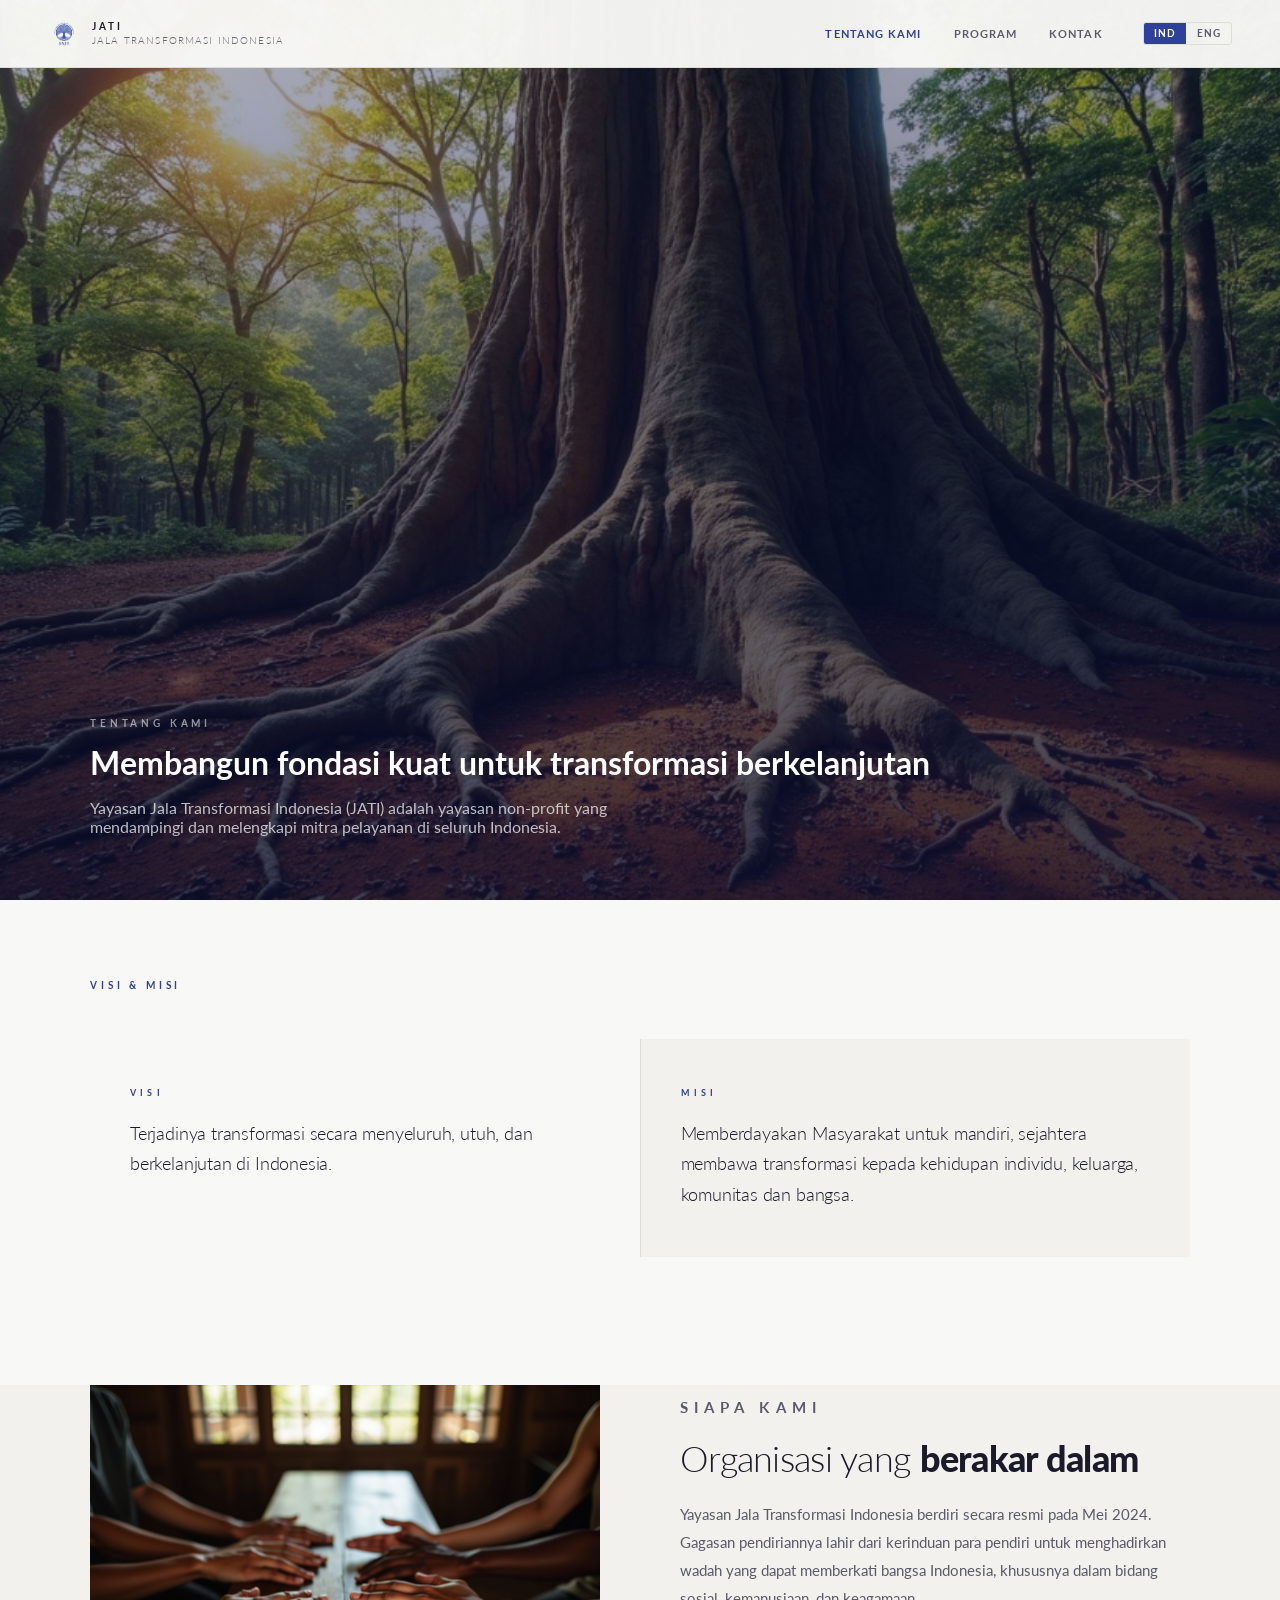
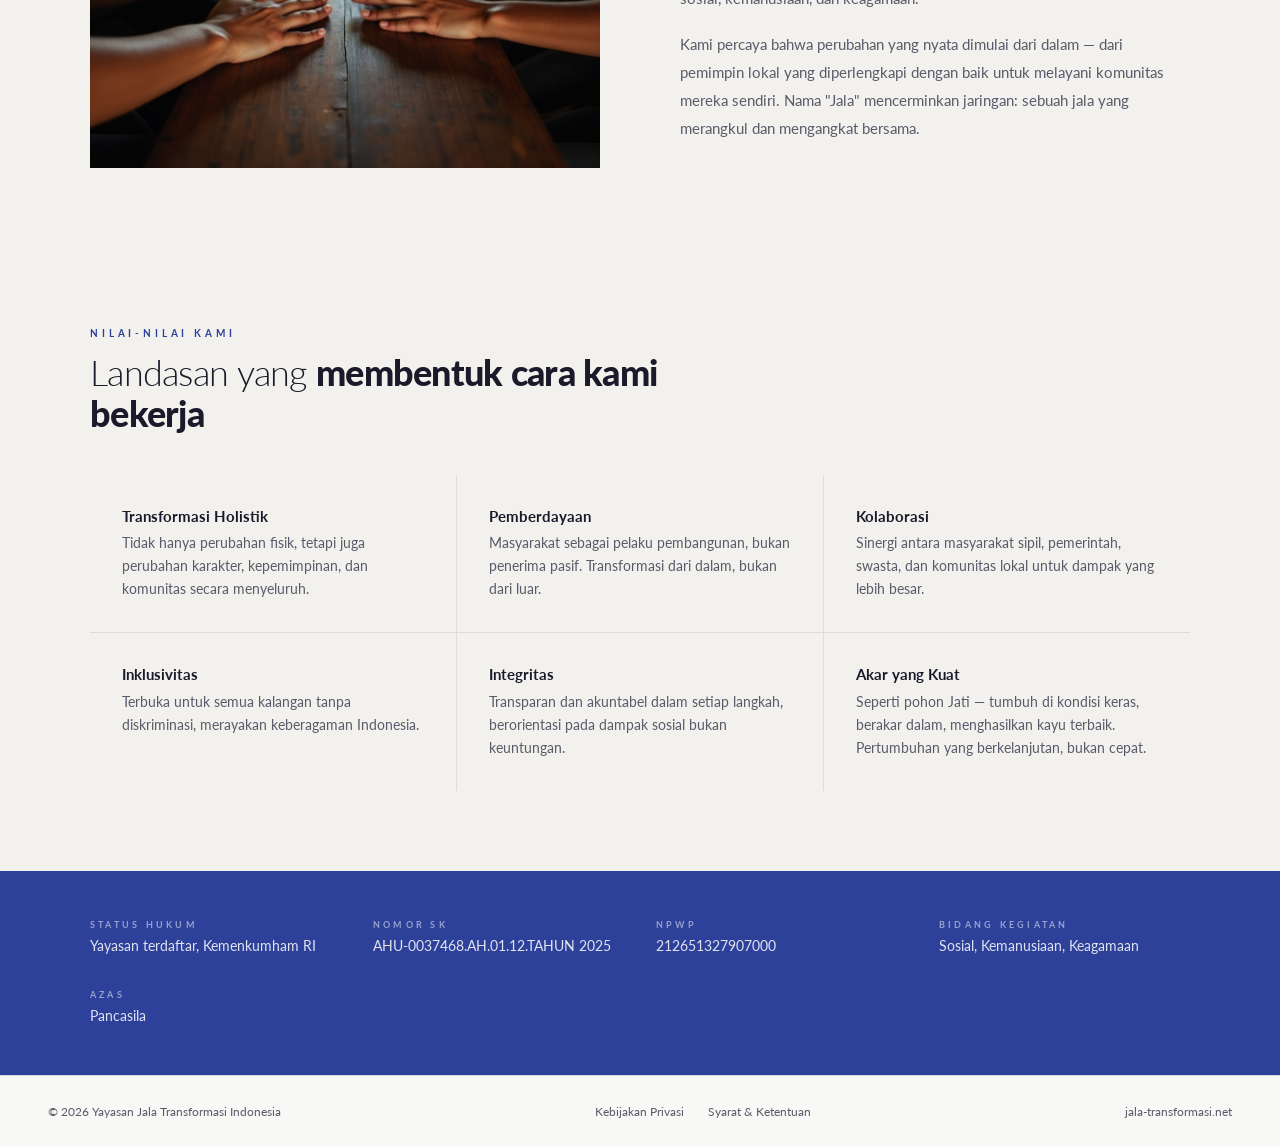
==== about.html @ 9ee31426 "Replace Who We Are image with hands unity photo, remove last old image" ====
<!DOCTYPE html>
<html lang="id">
<head>
  <meta charset="UTF-8">
  <meta name="viewport" content="width=device-width, initial-scale=1.0">
  <title>Tentang Kami — JATI</title>
  <link rel="preconnect" href="https://fonts.googleapis.com">
  <link href="https://fonts.googleapis.com/css2?family=Lato:wght@300;400;700;900&display=swap" rel="stylesheet">
  <link rel="stylesheet" href="shared.css">
  <style>
    /* ── ABOUT-SPECIFIC ── */
    .vm-grid {
      display: grid; grid-template-columns: 1fr 1fr;
      gap: 1px; background: var(--light); margin-top: 3rem;
    }
    .vm-block {
      background: var(--white); padding: 3rem 2.5rem;
    }
    .vm-label {
      font-size: 0.58rem; font-weight: 700; letter-spacing: 0.45em;
      text-transform: uppercase; color: var(--blue); margin-bottom: 1.25rem;
    }
    .vm-block blockquote {
      font-size: 1.15rem; font-weight: 300; line-height: 1.65;
      color: var(--text); letter-spacing: -0.01em;
    }

    /* ── IMAGE + TEXT ── */
    .split {
      display: grid; grid-template-columns: 1fr 1fr;
      gap: 5rem; align-items: center; margin-top: 3rem;
    }
    .split img { width: 100%; aspect-ratio: 4/3; object-fit: cover; display: block; }
    .split-text p {
      font-size: 0.95rem; line-height: 1.85; color: var(--gray); margin-bottom: 1.1rem;
    }

    /* ── VALUES ── */
    .values-bg { background: var(--off); }
    .values-grid {
      display: grid; grid-template-columns: repeat(auto-fill, minmax(280px, 1fr));
      gap: 1px; background: var(--light); margin-top: 2.5rem;
    }
    .value-card { background: var(--off); padding: 2rem; }
    .value-card h3 { font-size: 0.95rem; font-weight: 700; color: var(--text); margin-bottom: 0.4rem; }
    .value-card p { font-size: 0.875rem; line-height: 1.65; color: var(--gray); }

    /* ── LEGAL ── */
    .legal-strip {
      padding: 3rem; background: var(--blue);
    }
    .legal-inner {
      max-width: 1100px; margin: 0 auto;
      display: grid; grid-template-columns: repeat(auto-fill, minmax(220px, 1fr));
      gap: 2rem;
    }
    .legal-item dt {
      font-size: 0.58rem; font-weight: 700; letter-spacing: 0.35em;
      text-transform: uppercase; color: rgba(255,255,255,0.5); margin-bottom: 0.4rem;
    }
    .legal-item dd { font-size: 0.85rem; color: rgba(255,255,255,0.85); line-height: 1.5; }

    @media (max-width: 768px) {
      .vm-grid { grid-template-columns: 1fr; }
      .split { grid-template-columns: 1fr; gap: 2rem; }
      .legal-strip { padding: 2.5rem 1.5rem; }
    }
  </style>
</head>
<body class="lang-id">

<!-- NAV -->
<nav class="solid" id="nav">
  <a href="index.html" class="nav-logo">
    <img src="assets/logo_biru.png" alt="JATI">
    <div class="nav-logo-text">JATI <span>Jala Transformasi Indonesia</span></div>
  </a>
  <div class="nav-right">
    <ul class="nav-links">
      <li><a href="about.html"           class="active" data-lang="id">Tentang Kami</a><a href="about.html"           class="active" data-lang="en">About</a></li>
      <li><a href="programs-fields.html"                data-lang="id">Program</a>     <a href="programs-fields.html"                data-lang="en">Programmes</a></li>
      <li><a href="contact.html"                        data-lang="id">Kontak</a>      <a href="contact.html"                        data-lang="en">Contact</a></li>
    </ul>
    <div class="lang-toggle">
      <button id="btn-id" class="active" onclick="setLang('id')">IND</button>
      <button id="btn-en"               onclick="setLang('en')">ENG</button>
    </div>
    <button class="hamburger" onclick="openMenu()" aria-label="Menu">
      <span></span><span></span><span></span>
    </button>
  </div>
</nav>
<div class="mobile-menu" id="mobile-menu">
  <button class="mobile-menu-close" onclick="closeMenu()">&#x2715;</button>
  <a href="about.html"           class="active" data-lang="id">Tentang Kami</a><a href="about.html"           class="active" data-lang="en">About</a>
  <a href="programs-fields.html"                data-lang="id">Program</a>     <a href="programs-fields.html"                data-lang="en">Programmes</a>
  <a href="contact.html"                        data-lang="id">Kontak</a>      <a href="contact.html"                        data-lang="en">Contact</a>
  <div class="mobile-lang">
    <button id="mbtn-id" class="active" onclick="setLang('id')">IND</button>
    <button id="mbtn-en"               onclick="setLang('en')">ENG</button>
  </div>
</div>

<!-- PAGE HERO -->
<div class="page-hero-img" style="background-image: url('assets/about_jati_tree.jpg')">
  <div class="page-hero-overlay"></div>
  <div class="page-hero-inner">
    <p class="eyebrow" data-lang="id">Tentang Kami</p>
    <p class="eyebrow" data-lang="en">About Us</p>
    <h1 data-lang="id">Membangun fondasi kuat untuk <strong>transformasi berkelanjutan</strong></h1>
    <h1 data-lang="en">Building strong foundations for <strong>lasting transformation</strong></h1>
    <p data-lang="id">Yayasan Jala Transformasi Indonesia (JATI) adalah yayasan non-profit yang mendampingi dan melengkapi mitra pelayanan di seluruh Indonesia.</p>
    <p data-lang="en">Yayasan Jala Transformasi Indonesia (JATI) is a non-profit foundation that mentors and equips service partners across Indonesia.</p>
  </div>
</div>

<!-- VISION / MISSION -->
<section class="section">
  <div class="section-inner">
    <p class="eyebrow" data-lang="id">Visi &amp; Misi</p>
    <p class="eyebrow" data-lang="en">Vision &amp; Mission</p>
    <div class="vm-grid">
      <div class="vm-block">
        <p class="vm-label" data-lang="id">Visi</p>
        <p class="vm-label" data-lang="en">Vision</p>
        <blockquote data-lang="id">Terjadinya transformasi secara menyeluruh, utuh, dan berkelanjutan di Indonesia.</blockquote>
        <blockquote data-lang="en">Comprehensive, whole, and sustainable transformation in Indonesia.</blockquote>
      </div>
      <div class="vm-block" style="background:var(--off)">
        <p class="vm-label" data-lang="id">Misi</p>
        <p class="vm-label" data-lang="en">Mission</p>
        <blockquote data-lang="id">Memberdayakan Masyarakat untuk mandiri, sejahtera membawa transformasi kepada kehidupan individu, keluarga, komunitas dan bangsa.</blockquote>
        <blockquote data-lang="en">Empowering communities to be independent and prosperous, bringing transformation to individual, family, community, and national life.</blockquote>
      </div>
    </div>
  </div>
</section>

<!-- WHO WE ARE -->
<section class="section" style="background:var(--off); padding-top:0">
  <div class="section-inner">
    <div class="split">
      <img src="assets/about_hands.jpg" alt="">
      <div class="split-text">
        <p class="eyebrow" data-lang="id">Siapa Kami</p>
        <p class="eyebrow" data-lang="en">Who We Are</p>
        <h2 data-lang="id" style="margin-bottom:1.25rem">Organisasi yang <strong>berakar dalam</strong></h2>
        <h2 data-lang="en" style="margin-bottom:1.25rem">An organisation with <strong>deep roots</strong></h2>
        <p data-lang="id">Yayasan Jala Transformasi Indonesia berdiri secara resmi pada Mei 2024. Gagasan pendiriannya lahir dari kerinduan para pendiri untuk menghadirkan wadah yang dapat memberkati bangsa Indonesia, khususnya dalam bidang sosial, kemanusiaan, dan keagamaan.</p>
        <p data-lang="en">Yayasan Jala Transformasi Indonesia was officially established in May 2024. The foundation grew from a shared desire among its founders to create an organisation that truly benefits the Indonesian people — especially in the social, humanitarian, and community development areas.</p>
        <p data-lang="id">Kami percaya bahwa perubahan yang nyata dimulai dari dalam — dari pemimpin lokal yang diperlengkapi dengan baik untuk melayani komunitas mereka sendiri. Nama "Jala" mencerminkan jaringan: sebuah jala yang merangkul dan mengangkat bersama.</p>
        <p data-lang="en">We believe real change starts from within — from local leaders well-equipped to serve their own communities. The name "Jala" means "net" — a network that embraces and lifts together.</p>
      </div>
    </div>
  </div>
</section>

<!-- VALUES -->
<section class="section values-bg">
  <div class="section-inner">
    <p class="eyebrow" data-lang="id">Nilai-Nilai Kami</p>
    <p class="eyebrow" data-lang="en">Our Values</p>
    <h2 data-lang="id">Landasan yang <strong>membentuk cara kami bekerja</strong></h2>
    <h2 data-lang="en">The foundations that <strong>shape how we work</strong></h2>
    <div class="values-grid">
      <div class="value-card">
        <h3 data-lang="id">Transformasi Holistik</h3>
        <h3 data-lang="en">Holistic Transformation</h3>
        <p data-lang="id">Tidak hanya perubahan fisik, tetapi juga perubahan karakter, kepemimpinan, dan komunitas secara menyeluruh.</p>
        <p data-lang="en">Not only physical change, but holistic transformation of character, leadership, and community.</p>
      </div>
      <div class="value-card">
        <h3 data-lang="id">Pemberdayaan</h3>
        <h3 data-lang="en">Empowerment</h3>
        <p data-lang="id">Masyarakat sebagai pelaku pembangunan, bukan penerima pasif. Transformasi dari dalam, bukan dari luar.</p>
        <p data-lang="en">Communities as agents of development, not passive recipients. Transformation from within, not imposed from outside.</p>
      </div>
      <div class="value-card">
        <h3 data-lang="id">Kolaborasi</h3>
        <h3 data-lang="en">Collaboration</h3>
        <p data-lang="id">Sinergi antara masyarakat sipil, pemerintah, swasta, dan komunitas lokal untuk dampak yang lebih besar.</p>
        <p data-lang="en">Synergy between civil society, government, private sector, and local communities for greater impact.</p>
      </div>
      <div class="value-card">
        <h3 data-lang="id">Inklusivitas</h3>
        <h3 data-lang="en">Inclusivity</h3>
        <p data-lang="id">Terbuka untuk semua kalangan tanpa diskriminasi, merayakan keberagaman Indonesia.</p>
        <p data-lang="en">Open to all without discrimination, celebrating Indonesia's rich diversity.</p>
      </div>
      <div class="value-card">
        <h3 data-lang="id">Integritas</h3>
        <h3 data-lang="en">Integrity</h3>
        <p data-lang="id">Transparan dan akuntabel dalam setiap langkah, berorientasi pada dampak sosial bukan keuntungan.</p>
        <p data-lang="en">Transparent and accountable in every step, focused on social impact rather than personal gain.</p>
      </div>
      <div class="value-card">
        <h3 data-lang="id">Akar yang Kuat</h3>
        <h3 data-lang="en">Strong Roots</h3>
        <p data-lang="id">Seperti pohon Jati — tumbuh di kondisi keras, berakar dalam, menghasilkan kayu terbaik. Pertumbuhan yang berkelanjutan, bukan cepat.</p>
        <p data-lang="en">Like the Jati tree — growing in harsh conditions, deeply rooted, producing the finest wood. Sustainable growth, not rapid.</p>
      </div>
    </div>
  </div>
</section>

<!-- LEGAL STRIP -->
<div class="legal-strip">
  <div class="legal-inner">
    <div class="legal-item">
      <dt data-lang="id">Status Hukum</dt>
      <dt data-lang="en">Legal Status</dt>
      <dd data-lang="id">Yayasan terdaftar, Kemenkumham RI</dd>
      <dd data-lang="en">Registered foundation, Ministry of Law and Human Rights</dd>
    </div>
    <div class="legal-item">
      <dt data-lang="id">Nomor SK</dt>
      <dt data-lang="en">Registration No.</dt>
      <dd>AHU-0037468.AH.01.12.TAHUN 2025</dd>
    </div>
    <div class="legal-item">
      <dt>NPWP</dt>
      <dd>212651327907000</dd>
    </div>
    <div class="legal-item">
      <dt data-lang="id">Bidang Kegiatan</dt>
      <dt data-lang="en">Field of Activity</dt>
      <dd data-lang="id">Sosial, Kemanusiaan, Keagamaan</dd>
      <dd data-lang="en">Social, Humanitarian, Religious</dd>
    </div>
    <div class="legal-item">
      <dt data-lang="id">Azas</dt>
      <dt data-lang="en">Basis</dt>
      <dd>Pancasila</dd>
    </div>
  </div>
</div>

<!-- FOOTER -->
<footer>
  <span>&copy; 2026 Yayasan Jala Transformasi Indonesia</span>
  <div class="footer-links">
    <a href="privacy.html" data-lang="id">Kebijakan Privasi</a>
    <a href="privacy.html" data-lang="en">Privacy Policy</a>
    <a href="terms.html"   data-lang="id">Syarat &amp; Ketentuan</a>
    <a href="terms.html"   data-lang="en">Terms of Service</a>
  </div>
  <span>jala-transformasi.net</span>
</footer>

<script>
  function setLang(lang) {
    document.body.className = 'lang-' + lang;
    document.getElementById('btn-id').classList.toggle('active', lang === 'id');
    document.getElementById('btn-en').classList.toggle('active', lang === 'en');
    const mb_id = document.getElementById('mbtn-id');
    const mb_en = document.getElementById('mbtn-en');
    if (mb_id) mb_id.classList.toggle('active', lang === 'id');
    if (mb_en) mb_en.classList.toggle('active', lang === 'en');
    document.documentElement.lang = lang;
  }
  function openMenu()  { document.getElementById('mobile-menu').classList.add('open'); }
  function closeMenu() { document.getElementById('mobile-menu').classList.remove('open'); }
</script>
</body>
</html>
---- shared.css ----
/* JATI — shared styles */
*, *::before, *::after { margin: 0; padding: 0; box-sizing: border-box; }

:root {
  --blue:      #2e419a;
  --blue-dark: #1e2d6e;
  --blue-mid:  #3a50bc;
  --white:     #f8f8f6;
  --off:       #f2f1ed;
  --gray:      #5a5a6a;
  --light:     #dddcd5;
  --text:      #1a1a2a;
}

html { scroll-behavior: smooth; }
body { font-family: 'Lato', sans-serif; background: var(--white); color: var(--text); }

/* ── NAV ── */
nav {
  position: fixed; top: 0; left: 0; right: 0; z-index: 100;
  padding: 1.1rem 3rem;
  display: flex; align-items: center; justify-content: space-between;
  transition: background 0.3s, box-shadow 0.3s;
}
nav.scrolled, nav.solid { background: rgba(248,248,246,0.97); box-shadow: 0 1px 0 var(--light); }

.nav-logo { display: flex; align-items: center; gap: 0.75rem; text-decoration: none; }
.nav-logo img { width: 32px; height: 32px; object-fit: contain; }
nav:not(.scrolled):not(.solid) .nav-logo img { filter: brightness(0) invert(1); opacity: 0.9; }
.nav-logo-text {
  font-size: 0.6rem; font-weight: 700; letter-spacing: 0.3em;
  text-transform: uppercase; color: #fff; line-height: 1.4;
  transition: color 0.3s;
}
.nav-logo-text span { display: block; font-weight: 300; letter-spacing: 0.12em; opacity: 0.65; }
nav.scrolled .nav-logo-text, nav.solid .nav-logo-text { color: var(--text); }

.nav-right { display: flex; align-items: center; gap: 2.5rem; }
.nav-links { display: flex; gap: 2rem; list-style: none; }
.nav-links a {
  font-size: 0.68rem; font-weight: 700; letter-spacing: 0.1em;
  text-transform: uppercase; color: rgba(255,255,255,0.75);
  text-decoration: none; transition: color 0.2s;
}
.nav-links a:hover { color: #fff; }
.nav-links a.active { color: #fff; }
nav.scrolled .nav-links a, nav.solid .nav-links a { color: var(--gray); }
nav.scrolled .nav-links a:hover, nav.solid .nav-links a:hover { color: var(--blue); }
nav.scrolled .nav-links a.active, nav.solid .nav-links a.active { color: var(--blue); }

.lang-toggle {
  display: flex; border: 1px solid rgba(255,255,255,0.3);
  border-radius: 3px; overflow: hidden; transition: border-color 0.3s;
}
nav.scrolled .lang-toggle, nav.solid .lang-toggle { border-color: var(--light); }
.lang-toggle button {
  background: none; border: none; padding: 0.32rem 0.65rem;
  font-family: 'Lato', sans-serif; font-size: 0.6rem; font-weight: 700;
  letter-spacing: 0.1em; cursor: pointer;
  color: rgba(255,255,255,0.6); transition: background 0.15s, color 0.15s;
}
nav.scrolled .lang-toggle button, nav.solid .lang-toggle button { color: var(--gray); }
.lang-toggle button.active { background: rgba(255,255,255,0.18); color: #fff; }
nav.scrolled .lang-toggle button.active,
nav.solid .lang-toggle button.active { background: var(--blue); color: #fff; }

/* ── BUTTONS ── */
.btn {
  display: inline-block; font-family: 'Lato', sans-serif;
  font-size: 0.7rem; font-weight: 700; letter-spacing: 0.15em;
  text-transform: uppercase; text-decoration: none;
  padding: 0.9rem 2rem; transition: background 0.2s, border-color 0.2s;
}
.btn-primary { background: var(--blue); color: #fff; }
.btn-primary:hover { background: var(--blue-mid); }
.btn-outline { border: 1px solid rgba(255,255,255,0.4); color: #fff; }
.btn-outline:hover { border-color: #fff; background: rgba(255,255,255,0.08); }
.btn-outline-dark { border: 1px solid var(--blue); color: var(--blue); }
.btn-outline-dark:hover { background: var(--blue); color: #fff; }

/* ── PAGE HEADER (inner pages) ── */
.page-hero {
  padding: 8rem 3rem 4rem;
  background: var(--off);
  border-bottom: 1px solid var(--light);
}
.eyebrow {
  font-size: 0.6rem; font-weight: 700; letter-spacing: 0.4em;
  text-transform: uppercase; color: var(--blue); margin-bottom: 0.85rem;
}
.page-hero h1 {
  font-size: clamp(2rem, 4vw, 3rem);
  font-weight: 300; line-height: 1.12; letter-spacing: -0.025em; color: var(--text);
  max-width: 700px;
}
.page-hero h1 strong { font-weight: 900; }
.page-hero p {
  font-size: 1rem; line-height: 1.8; color: var(--gray);
  max-width: 560px; margin-top: 1rem;
}

/* ── SECTIONS ── */
.section { padding: 5rem 3rem; }
.section-inner { max-width: 1100px; margin: 0 auto; }
h2 {
  font-size: clamp(1.6rem, 2.8vw, 2.4rem);
  font-weight: 300; line-height: 1.15; letter-spacing: -0.02em; color: var(--text);
  max-width: 640px;
}
h2 strong { font-weight: 900; }
.section-lead {
  font-size: 1rem; line-height: 1.8; color: var(--gray);
  max-width: 560px; margin-top: 1rem; margin-bottom: 2.5rem;
}

/* ── FIELD BANNER ── */
.field-banner {
  height: 380px; position: relative;
  background: url('assets/field_landscape.jpg') center / cover no-repeat;
}
.field-overlay {
  position: absolute; inset: 0;
  background: rgba(14, 22, 64, 0.58);
  display: flex; align-items: center; justify-content: center; padding: 2rem;
}
.field-overlay blockquote {
  max-width: 580px; text-align: center;
  font-size: clamp(1rem, 2.5vw, 1.5rem);
  font-weight: 300; line-height: 1.55; color: #fff; letter-spacing: -0.01em;
}

/* ── FOOTER ── */
footer {
  padding: 1.75rem 3rem; border-top: 1px solid var(--light);
  display: flex; justify-content: space-between; align-items: center;
  flex-wrap: wrap; gap: 1rem;
}
footer span { font-size: 0.75rem; color: var(--gray); }
.footer-links { display: flex; gap: 1.5rem; }
.footer-links a {
  font-size: 0.75rem; color: var(--gray); text-decoration: none; transition: color 0.15s;
}
.footer-links a:hover { color: var(--blue); }

/* ── HAMBURGER ── */
.hamburger {
  display: none; flex-direction: column; gap: 5px;
  background: none; border: none; cursor: pointer; padding: 4px;
}
.hamburger span {
  display: block; width: 22px; height: 2px;
  background: #fff; transition: background 0.3s;
}
nav.scrolled .hamburger span, nav.solid .hamburger span { background: var(--text); }

.mobile-menu {
  display: none; position: fixed; top: 0; left: 0; right: 0; bottom: 0;
  background: var(--white); z-index: 99;
  flex-direction: column; align-items: center; justify-content: center; gap: 0;
}
.mobile-menu.open { display: flex; }
.mobile-menu a {
  display: block; width: 100%; text-align: center;
  padding: 1.25rem 2rem;
  font-size: 1.1rem; font-weight: 700; letter-spacing: 0.08em;
  text-transform: uppercase; color: var(--text); text-decoration: none;
  border-bottom: 1px solid var(--light);
  transition: color 0.15s;
}
.mobile-menu a:first-child { border-top: 1px solid var(--light); }
.mobile-menu a:hover, .mobile-menu a.active { color: var(--blue); }
.mobile-menu-close {
  position: absolute; top: 1.25rem; right: 1.5rem;
  background: none; border: none; cursor: pointer;
  font-size: 1.5rem; color: var(--gray);
}
.mobile-lang {
  display: flex; gap: 0; margin-top: 2rem;
  border: 1px solid var(--light); border-radius: 3px; overflow: hidden;
}
.mobile-lang button {
  background: none; border: none; padding: 0.5rem 1.25rem;
  font-family: 'Lato', sans-serif; font-size: 0.75rem; font-weight: 700;
  letter-spacing: 0.1em; cursor: pointer; color: var(--gray);
}
.mobile-lang button.active { background: var(--blue); color: #fff; }

/* ── PAGE HERO IMAGE (inner pages) ── */
.page-hero-img {
  position: relative; min-height: 100vh;
  display: flex; align-items: flex-end;
  padding: 9rem 3rem 4rem;
  background-size: cover; background-position: center;
}
.page-hero-overlay {
  position: absolute; inset: 0;
  background: linear-gradient(170deg, rgba(14,22,72,0.32) 0%, rgba(10,16,52,0.80) 100%);
}
.page-hero-inner {
  position: relative; z-index: 1; max-width: 1100px; margin: 0 auto; width: 100%;
}
.page-hero-img .eyebrow { color: rgba(255,255,255,0.55); }
.page-hero-img h1 { color: #fff; }
.page-hero-img p { color: rgba(255,255,255,0.72); max-width: 560px; margin-top: 1rem; }

/* ── MOBILE ── */
@media (max-width: 768px) {
  nav { padding: 1rem 1.5rem; }
  .nav-links { display: none; }
  .hamburger { display: flex; }
  .lang-toggle { display: none; }
  .page-hero, .section, footer { padding-left: 1.5rem; padding-right: 1.5rem; }
  .page-hero { padding-top: 6rem; }
  .page-hero-img { padding: 7rem 1.5rem 3rem; min-height: 100vh; }
}

/* ── LANGUAGE ── */
[data-lang] { display: none; }
.lang-id [data-lang="id"]    { display: block; }
.lang-id [data-lang="id"].il { display: inline; }
.lang-en [data-lang="en"]    { display: block; }
.lang-en [data-lang="en"].il { display: inline; }
/* mobile menu: override .mobile-menu a specificity */
.mobile-menu [data-lang]              { display: none; }
.lang-id .mobile-menu [data-lang="id"] { display: block; }
.lang-en .mobile-menu [data-lang="en"] { display: block; }

.lang-script {
  /* inline script for lang toggle */
}
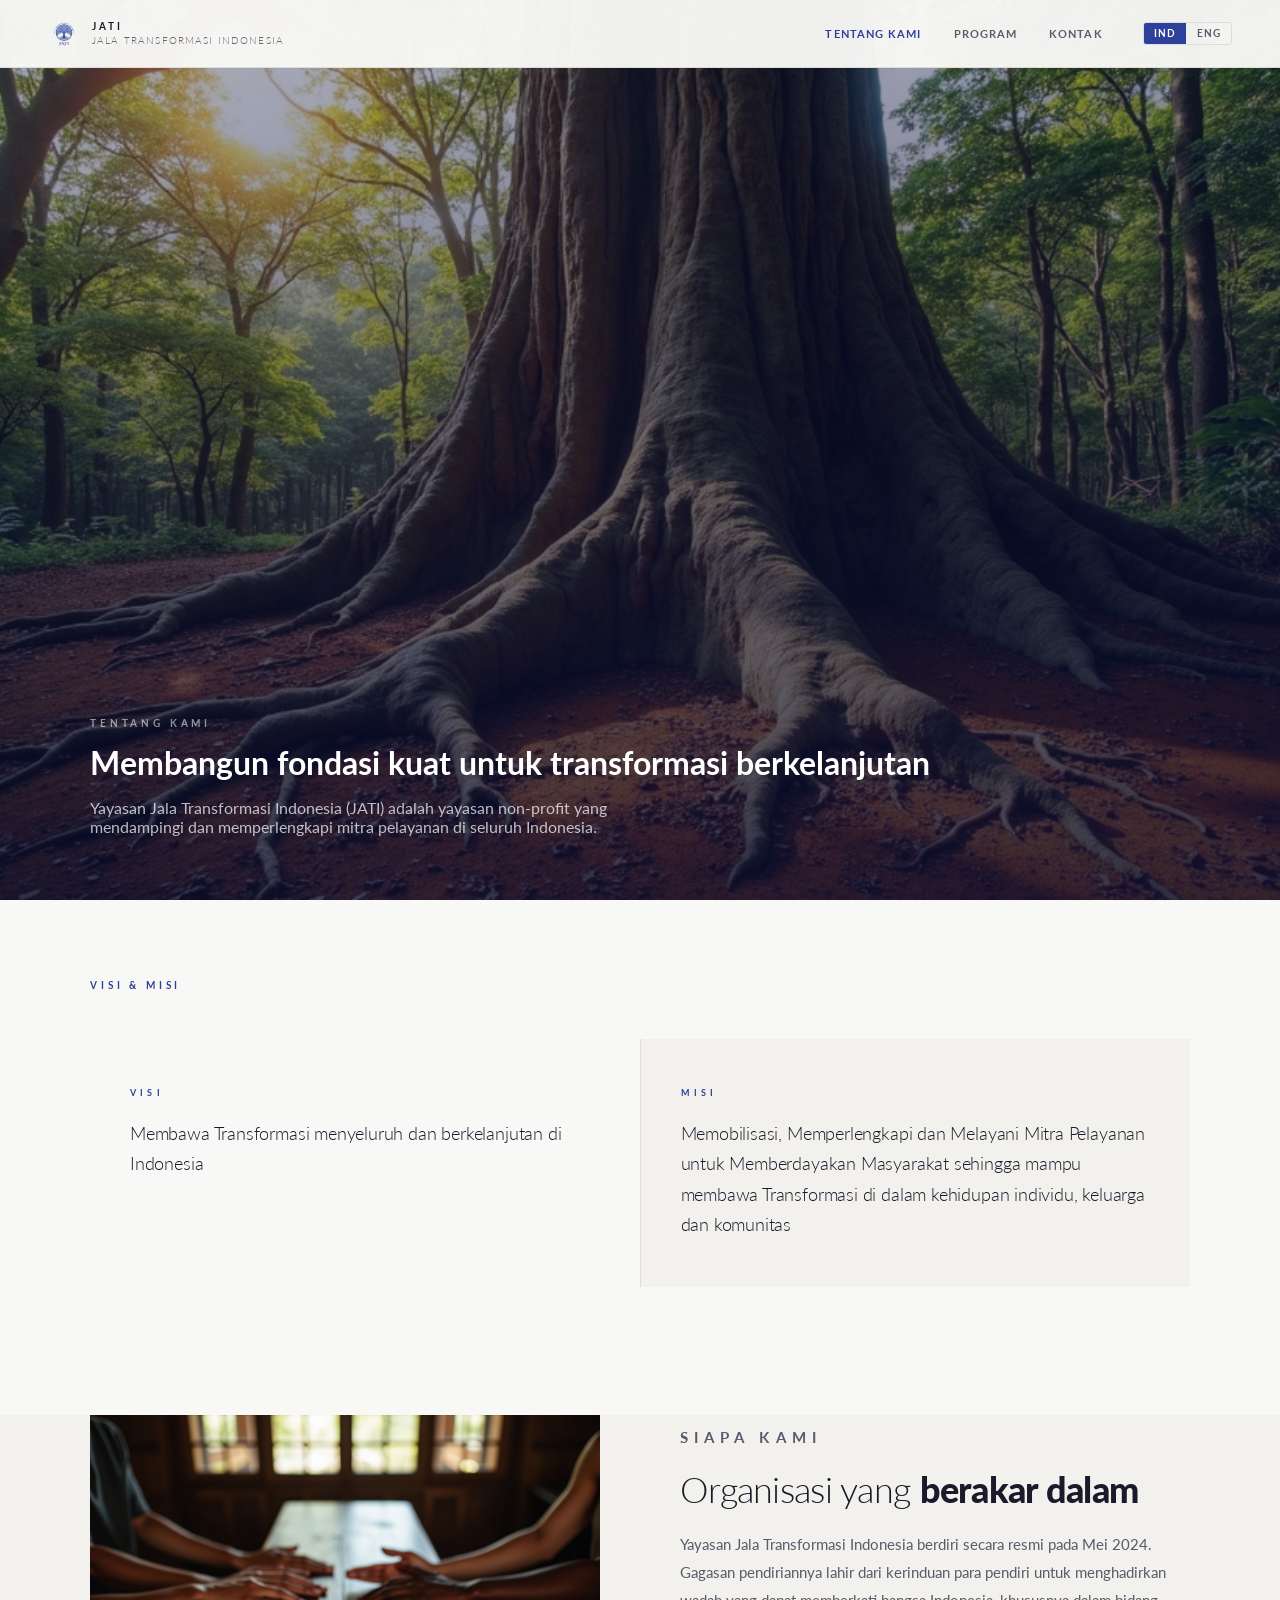
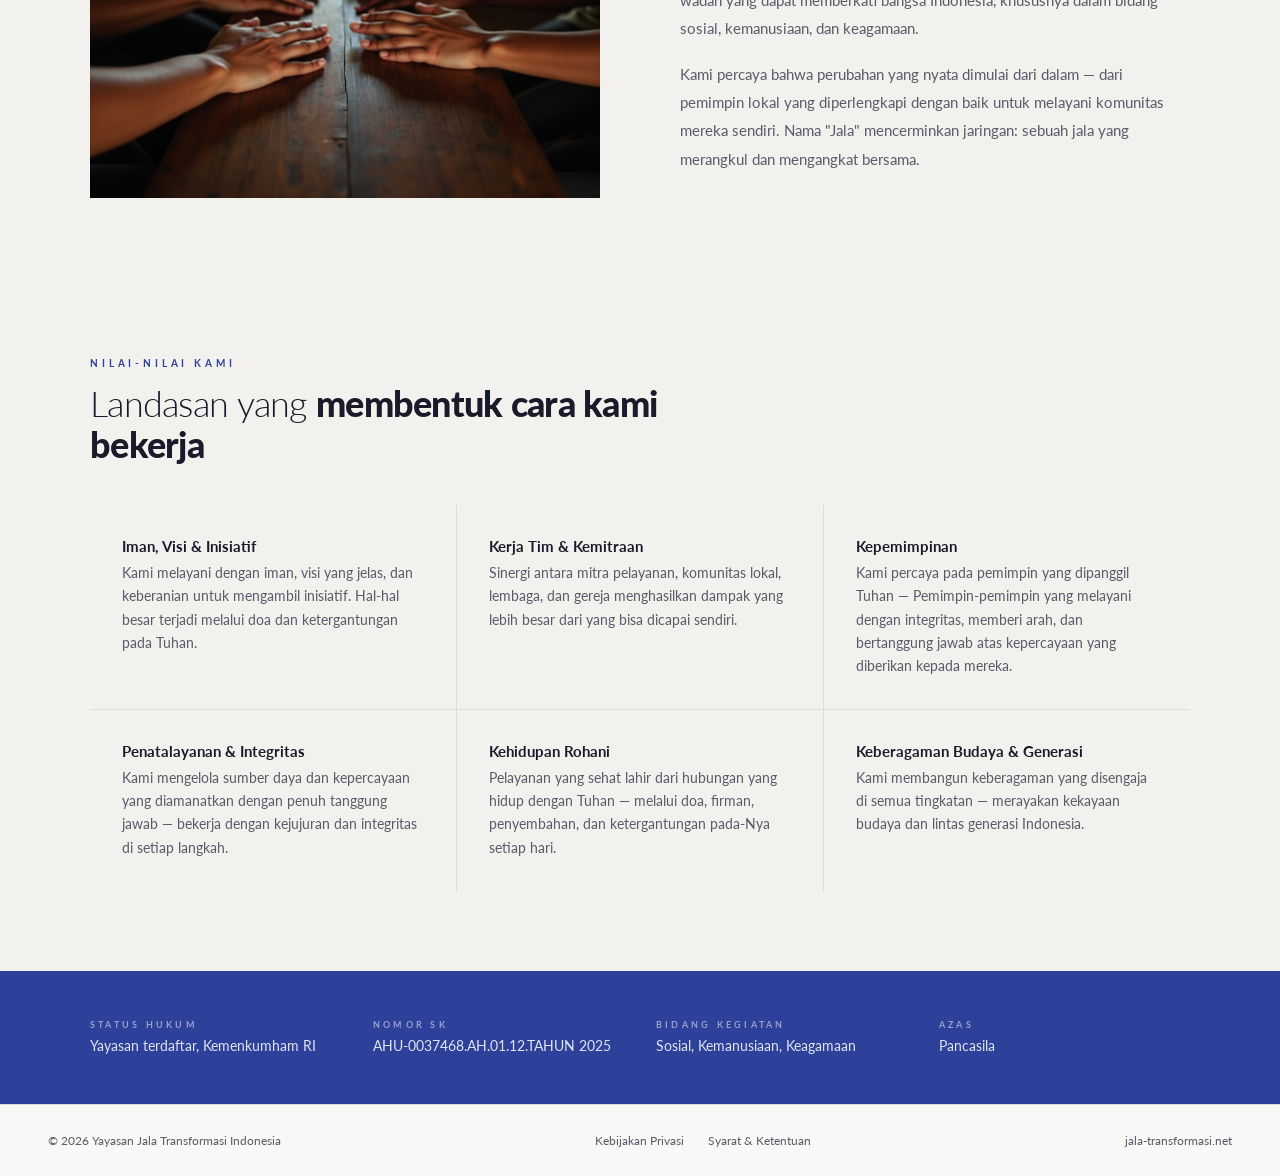
==== commit 745af6b9: "Update values, vision/mission, hero text, remove NPWP" ====
--- a/about.html
+++ b/about.html
@@ -109,7 +109,7 @@
     <p class="eyebrow" data-lang="en">About Us</p>
     <h1 data-lang="id">Membangun fondasi kuat untuk <strong>transformasi berkelanjutan</strong></h1>
     <h1 data-lang="en">Building strong foundations for <strong>lasting transformation</strong></h1>
-    <p data-lang="id">Yayasan Jala Transformasi Indonesia (JATI) adalah yayasan non-profit yang mendampingi dan melengkapi mitra pelayanan di seluruh Indonesia.</p>
+    <p data-lang="id">Yayasan Jala Transformasi Indonesia (JATI) adalah yayasan non-profit yang mendampingi dan memperlengkapi mitra pelayanan di seluruh Indonesia.</p>
     <p data-lang="en">Yayasan Jala Transformasi Indonesia (JATI) is a non-profit foundation that mentors and equips service partners across Indonesia.</p>
   </div>
 </div>
@@ -123,14 +123,14 @@
       <div class="vm-block">
         <p class="vm-label" data-lang="id">Visi</p>
         <p class="vm-label" data-lang="en">Vision</p>
-        <blockquote data-lang="id">Terjadinya transformasi secara menyeluruh, utuh, dan berkelanjutan di Indonesia.</blockquote>
-        <blockquote data-lang="en">Comprehensive, whole, and sustainable transformation in Indonesia.</blockquote>
+        <blockquote data-lang="id">Membawa Transformasi menyeluruh dan berkelanjutan di Indonesia</blockquote>
+        <blockquote data-lang="en">To bring holistic and sustainable Transformation in Indonesia</blockquote>
       </div>
       <div class="vm-block" style="background:var(--off)">
         <p class="vm-label" data-lang="id">Misi</p>
         <p class="vm-label" data-lang="en">Mission</p>
-        <blockquote data-lang="id">Memberdayakan Masyarakat untuk mandiri, sejahtera membawa transformasi kepada kehidupan individu, keluarga, komunitas dan bangsa.</blockquote>
-        <blockquote data-lang="en">Empowering communities to be independent and prosperous, bringing transformation to individual, family, community, and national life.</blockquote>
+        <blockquote data-lang="id">Memobilisasi, Memperlengkapi dan Melayani Mitra Pelayanan untuk Memberdayakan Masyarakat sehingga mampu membawa Transformasi di dalam kehidupan individu, keluarga dan komunitas</blockquote>
+        <blockquote data-lang="en">To mobilize, equip and serve Ministry Partners to empower Communities, enabling them to bring Transformation in the lives of individuals, families and communities</blockquote>
       </div>
     </div>
   </div>
@@ -164,40 +164,40 @@
     <h2 data-lang="en">The foundations that <strong>shape how we work</strong></h2>
     <div class="values-grid">
       <div class="value-card">
-        <h3 data-lang="id">Transformasi Holistik</h3>
-        <h3 data-lang="en">Holistic Transformation</h3>
-        <p data-lang="id">Tidak hanya perubahan fisik, tetapi juga perubahan karakter, kepemimpinan, dan komunitas secara menyeluruh.</p>
-        <p data-lang="en">Not only physical change, but holistic transformation of character, leadership, and community.</p>
-      </div>
-      <div class="value-card">
-        <h3 data-lang="id">Pemberdayaan</h3>
-        <h3 data-lang="en">Empowerment</h3>
-        <p data-lang="id">Masyarakat sebagai pelaku pembangunan, bukan penerima pasif. Transformasi dari dalam, bukan dari luar.</p>
-        <p data-lang="en">Communities as agents of development, not passive recipients. Transformation from within, not imposed from outside.</p>
-      </div>
-      <div class="value-card">
-        <h3 data-lang="id">Kolaborasi</h3>
-        <h3 data-lang="en">Collaboration</h3>
-        <p data-lang="id">Sinergi antara masyarakat sipil, pemerintah, swasta, dan komunitas lokal untuk dampak yang lebih besar.</p>
-        <p data-lang="en">Synergy between civil society, government, private sector, and local communities for greater impact.</p>
-      </div>
-      <div class="value-card">
-        <h3 data-lang="id">Inklusivitas</h3>
-        <h3 data-lang="en">Inclusivity</h3>
-        <p data-lang="id">Terbuka untuk semua kalangan tanpa diskriminasi, merayakan keberagaman Indonesia.</p>
-        <p data-lang="en">Open to all without discrimination, celebrating Indonesia's rich diversity.</p>
-      </div>
-      <div class="value-card">
-        <h3 data-lang="id">Integritas</h3>
-        <h3 data-lang="en">Integrity</h3>
-        <p data-lang="id">Transparan dan akuntabel dalam setiap langkah, berorientasi pada dampak sosial bukan keuntungan.</p>
-        <p data-lang="en">Transparent and accountable in every step, focused on social impact rather than personal gain.</p>
-      </div>
-      <div class="value-card">
-        <h3 data-lang="id">Akar yang Kuat</h3>
-        <h3 data-lang="en">Strong Roots</h3>
-        <p data-lang="id">Seperti pohon Jati — tumbuh di kondisi keras, berakar dalam, menghasilkan kayu terbaik. Pertumbuhan yang berkelanjutan, bukan cepat.</p>
-        <p data-lang="en">Like the Jati tree — growing in harsh conditions, deeply rooted, producing the finest wood. Sustainable growth, not rapid.</p>
+        <h3 data-lang="id">Iman, Visi &amp; Inisiatif</h3>
+        <h3 data-lang="en">Faith, Vision &amp; Initiative</h3>
+        <p data-lang="id">Kami melayani dengan iman, visi yang jelas, dan keberanian untuk mengambil inisiatif. Hal-hal besar terjadi melalui doa dan ketergantungan pada Tuhan.</p>
+        <p data-lang="en">We serve with faith, clear vision, and the courage to take initiative. Great things happen through prayer and dependence on God.</p>
+      </div>
+      <div class="value-card">
+        <h3 data-lang="id">Kerja Tim &amp; Kemitraan</h3>
+        <h3 data-lang="en">Teamwork &amp; Partnerships</h3>
+        <p data-lang="id">Sinergi antara mitra pelayanan, komunitas lokal, lembaga, dan gereja menghasilkan dampak yang lebih besar dari yang bisa dicapai sendiri.</p>
+        <p data-lang="en">Synergy between ministry partners, local communities, organisations, and churches produces greater impact than any one can achieve alone.</p>
+      </div>
+      <div class="value-card">
+        <h3 data-lang="id">Kepemimpinan</h3>
+        <h3 data-lang="en">Leadership</h3>
+        <p data-lang="id">Kami percaya pada pemimpin yang dipanggil Tuhan — Pemimpin-pemimpin yang melayani dengan integritas, memberi arah, dan bertanggung jawab atas kepercayaan yang diberikan kepada mereka.</p>
+        <p data-lang="en">We believe in leaders called by God — Leaders who serve with integrity, give direction, and are accountable for the trust placed in them.</p>
+      </div>
+      <div class="value-card">
+        <h3 data-lang="id">Penatalayanan &amp; Integritas</h3>
+        <h3 data-lang="en">Stewardship &amp; Integrity</h3>
+        <p data-lang="id">Kami mengelola sumber daya dan kepercayaan yang diamanatkan dengan penuh tanggung jawab — bekerja dengan kejujuran dan integritas di setiap langkah.</p>
+        <p data-lang="en">We steward the resources and trust entrusted to us responsibly — working with honesty and integrity in every step.</p>
+      </div>
+      <div class="value-card">
+        <h3 data-lang="id">Kehidupan Rohani</h3>
+        <h3 data-lang="en">Spiritual Life</h3>
+        <p data-lang="id">Pelayanan yang sehat lahir dari hubungan yang hidup dengan Tuhan — melalui doa, firman, penyembahan, dan ketergantungan pada-Nya setiap hari.</p>
+        <p data-lang="en">Healthy ministry flows from a living relationship with God — through daily prayer, Scripture, worship, and daily dependence on Him.</p>
+      </div>
+      <div class="value-card">
+        <h3 data-lang="id">Keberagaman Budaya &amp; Generasi</h3>
+        <h3 data-lang="en">Cultural &amp; Generational Diversity</h3>
+        <p data-lang="id">Kami membangun keberagaman yang disengaja di semua tingkatan — merayakan kekayaan budaya dan lintas generasi Indonesia.</p>
+        <p data-lang="en">We intentionally build diversity at every level — celebrating Indonesia's rich cultural and generational breadth.</p>
       </div>
     </div>
   </div>
@@ -217,11 +217,7 @@
       <dt data-lang="en">Registration No.</dt>
       <dd>AHU-0037468.AH.01.12.TAHUN 2025</dd>
     </div>
-    <div class="legal-item">
-      <dt>NPWP</dt>
-      <dd>212651327907000</dd>
-    </div>
-    <div class="legal-item">
+<div class="legal-item">
       <dt data-lang="id">Bidang Kegiatan</dt>
       <dt data-lang="en">Field of Activity</dt>
       <dd data-lang="id">Sosial, Kemanusiaan, Keagamaan</dd>
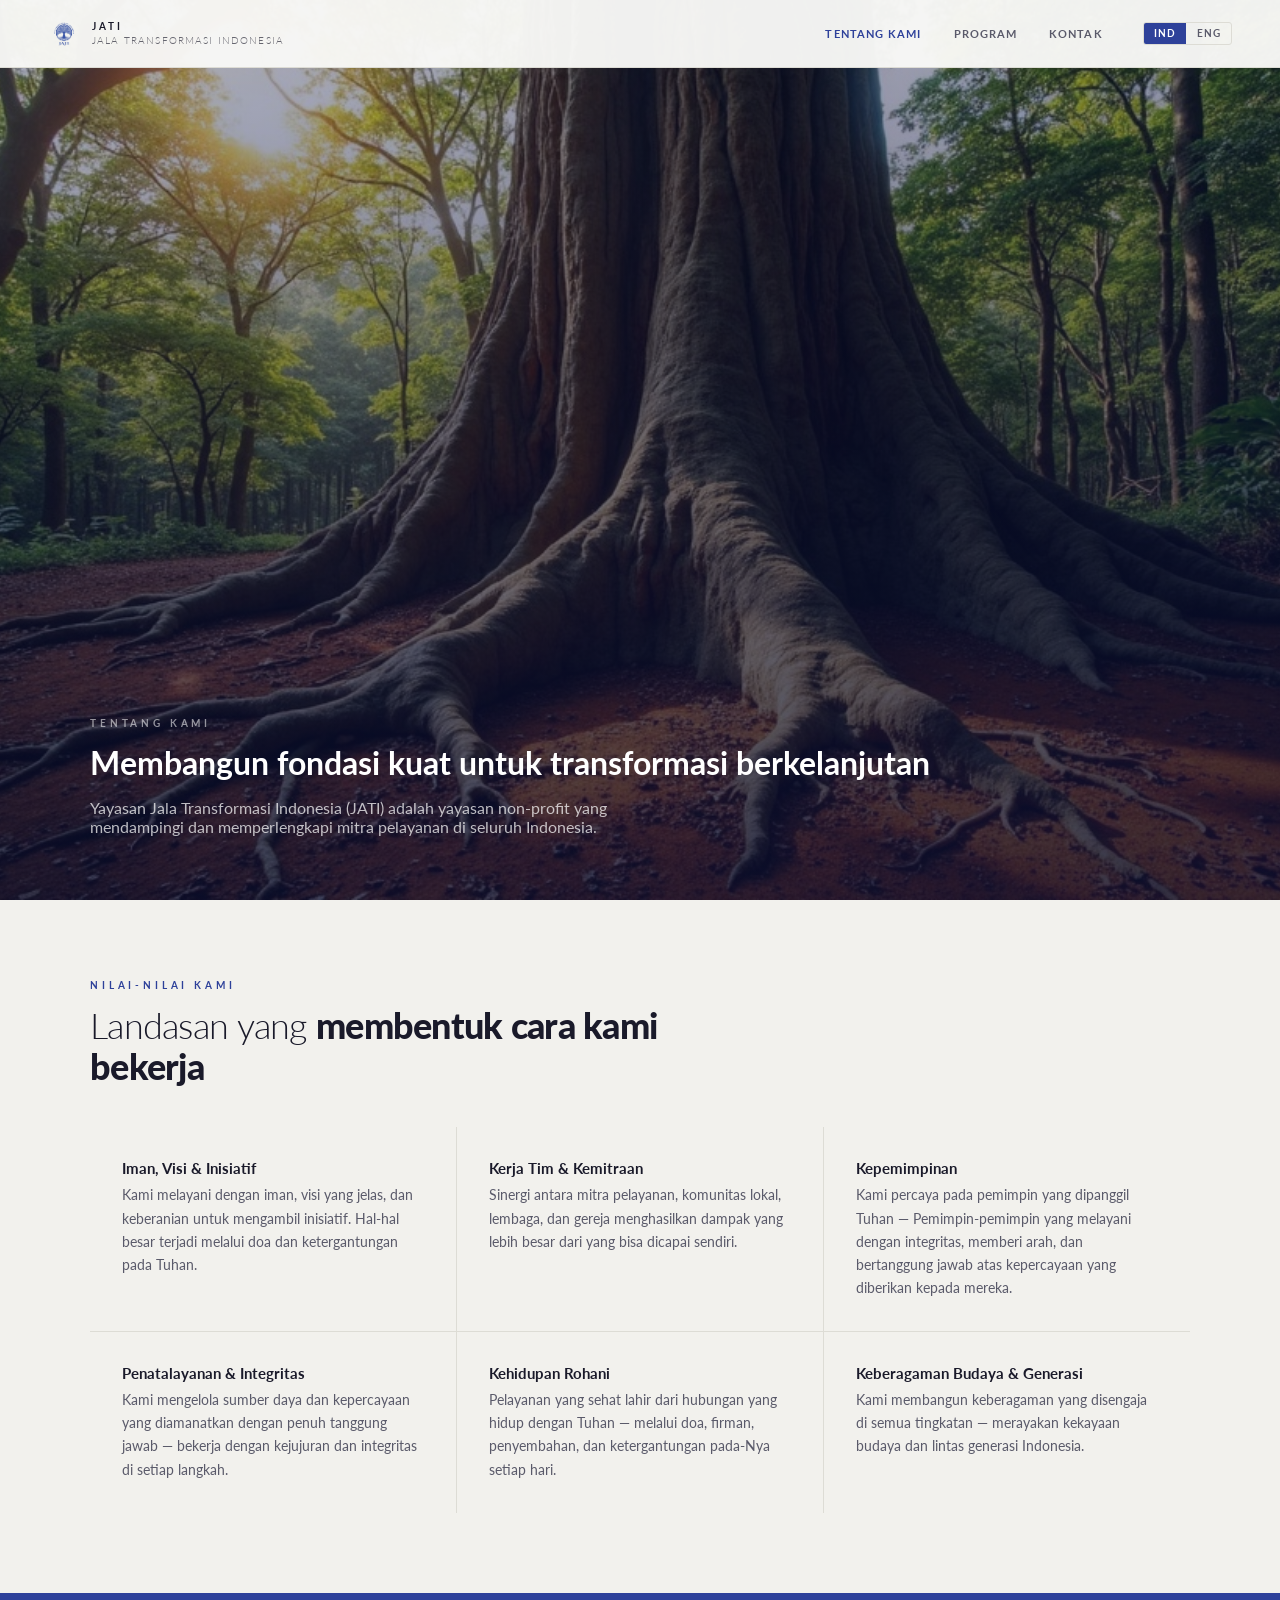
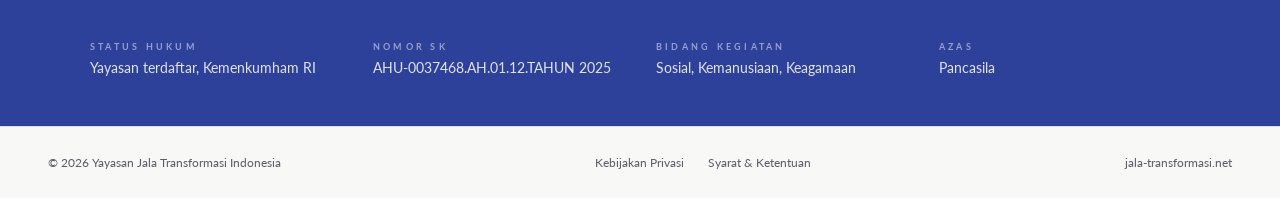
==== commit e25a6150: "Remove vision/mission and hands section from about page" ====
--- a/about.html
+++ b/about.html
@@ -113,47 +113,6 @@
     <p data-lang="en">Yayasan Jala Transformasi Indonesia (JATI) is a non-profit foundation that mentors and equips service partners across Indonesia.</p>
   </div>
 </div>
-
-<!-- VISION / MISSION -->
-<section class="section">
-  <div class="section-inner">
-    <p class="eyebrow" data-lang="id">Visi &amp; Misi</p>
-    <p class="eyebrow" data-lang="en">Vision &amp; Mission</p>
-    <div class="vm-grid">
-      <div class="vm-block">
-        <p class="vm-label" data-lang="id">Visi</p>
-        <p class="vm-label" data-lang="en">Vision</p>
-        <blockquote data-lang="id">Membawa Transformasi menyeluruh dan berkelanjutan di Indonesia</blockquote>
-        <blockquote data-lang="en">To bring holistic and sustainable Transformation in Indonesia</blockquote>
-      </div>
-      <div class="vm-block" style="background:var(--off)">
-        <p class="vm-label" data-lang="id">Misi</p>
-        <p class="vm-label" data-lang="en">Mission</p>
-        <blockquote data-lang="id">Memobilisasi, Memperlengkapi dan Melayani Mitra Pelayanan untuk Memberdayakan Masyarakat sehingga mampu membawa Transformasi di dalam kehidupan individu, keluarga dan komunitas</blockquote>
-        <blockquote data-lang="en">To mobilize, equip and serve Ministry Partners to empower Communities, enabling them to bring Transformation in the lives of individuals, families and communities</blockquote>
-      </div>
-    </div>
-  </div>
-</section>
-
-<!-- WHO WE ARE -->
-<section class="section" style="background:var(--off); padding-top:0">
-  <div class="section-inner">
-    <div class="split">
-      <img src="assets/about_hands.jpg" alt="">
-      <div class="split-text">
-        <p class="eyebrow" data-lang="id">Siapa Kami</p>
-        <p class="eyebrow" data-lang="en">Who We Are</p>
-        <h2 data-lang="id" style="margin-bottom:1.25rem">Organisasi yang <strong>berakar dalam</strong></h2>
-        <h2 data-lang="en" style="margin-bottom:1.25rem">An organisation with <strong>deep roots</strong></h2>
-        <p data-lang="id">Yayasan Jala Transformasi Indonesia berdiri secara resmi pada Mei 2024. Gagasan pendiriannya lahir dari kerinduan para pendiri untuk menghadirkan wadah yang dapat memberkati bangsa Indonesia, khususnya dalam bidang sosial, kemanusiaan, dan keagamaan.</p>
-        <p data-lang="en">Yayasan Jala Transformasi Indonesia was officially established in May 2024. The foundation grew from a shared desire among its founders to create an organisation that truly benefits the Indonesian people — especially in the social, humanitarian, and community development areas.</p>
-        <p data-lang="id">Kami percaya bahwa perubahan yang nyata dimulai dari dalam — dari pemimpin lokal yang diperlengkapi dengan baik untuk melayani komunitas mereka sendiri. Nama "Jala" mencerminkan jaringan: sebuah jala yang merangkul dan mengangkat bersama.</p>
-        <p data-lang="en">We believe real change starts from within — from local leaders well-equipped to serve their own communities. The name "Jala" means "net" — a network that embraces and lifts together.</p>
-      </div>
-    </div>
-  </div>
-</section>
 
 <!-- VALUES -->
 <section class="section values-bg">
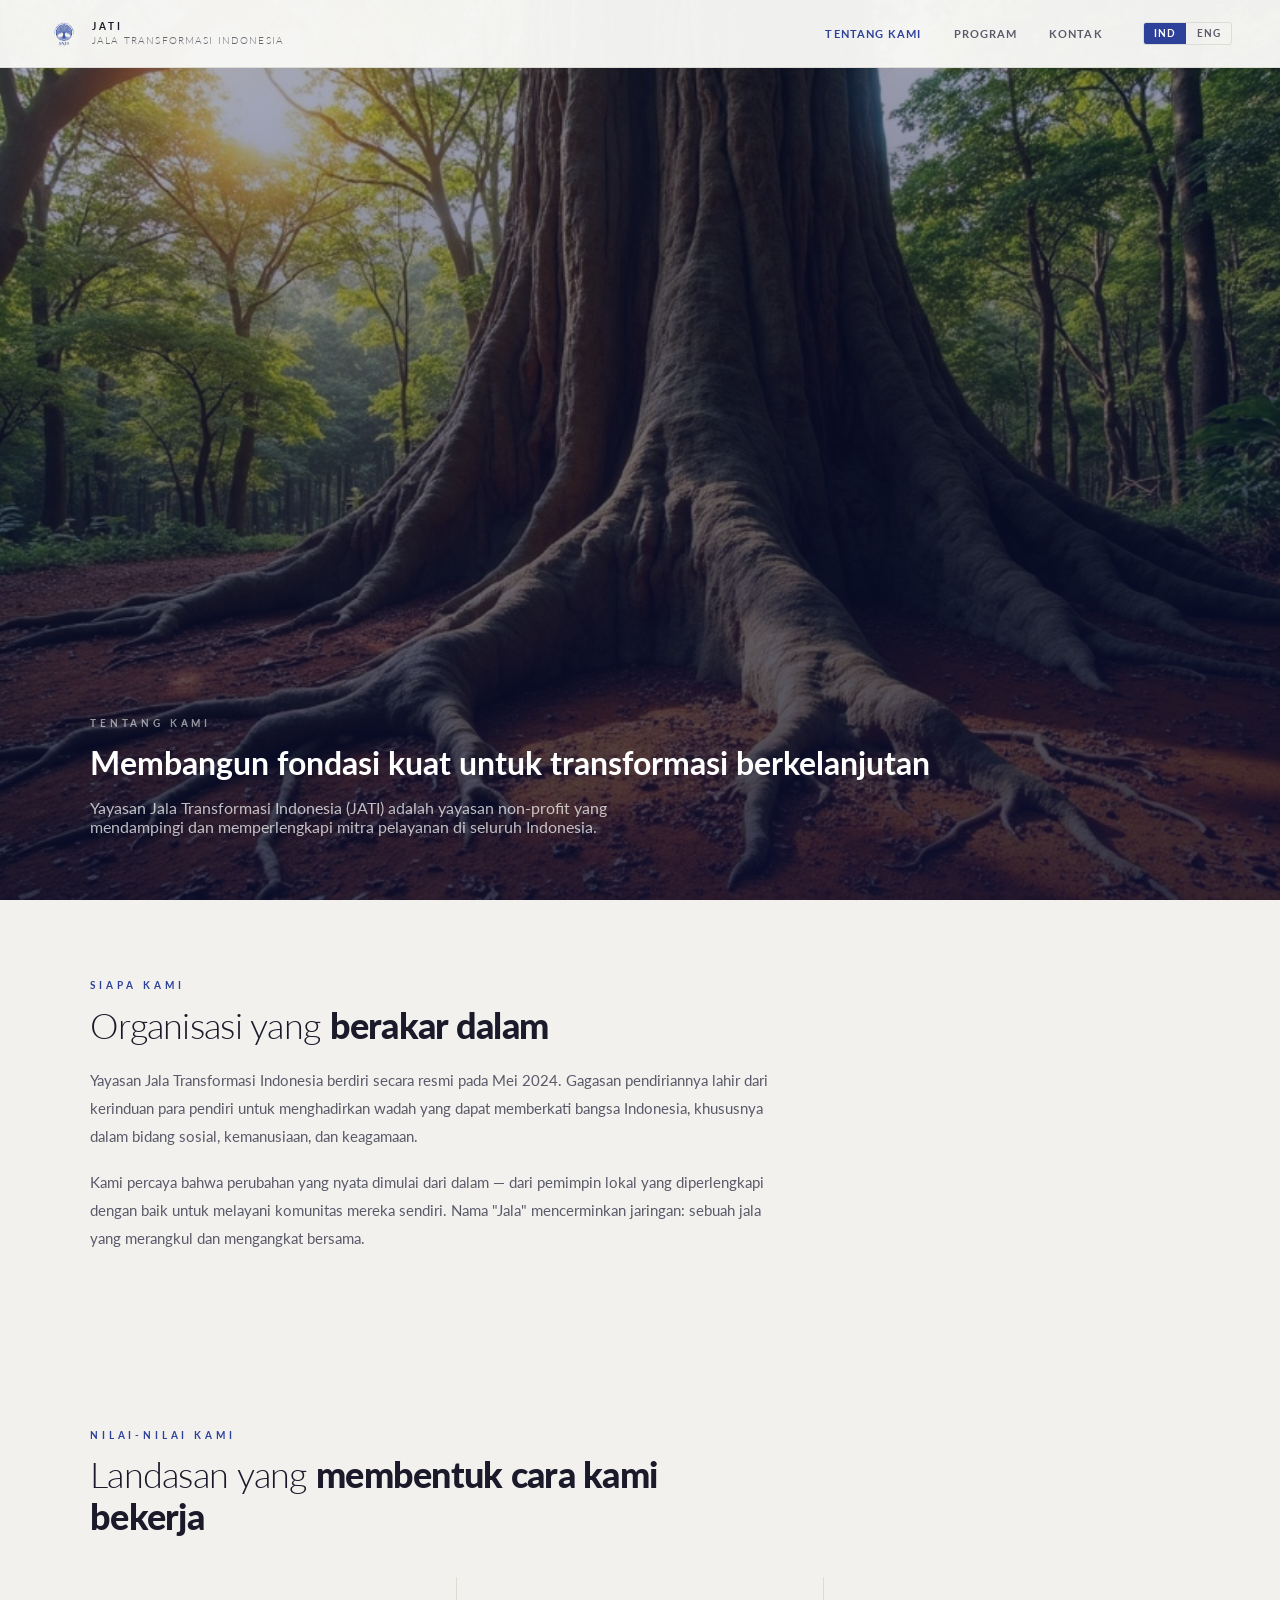
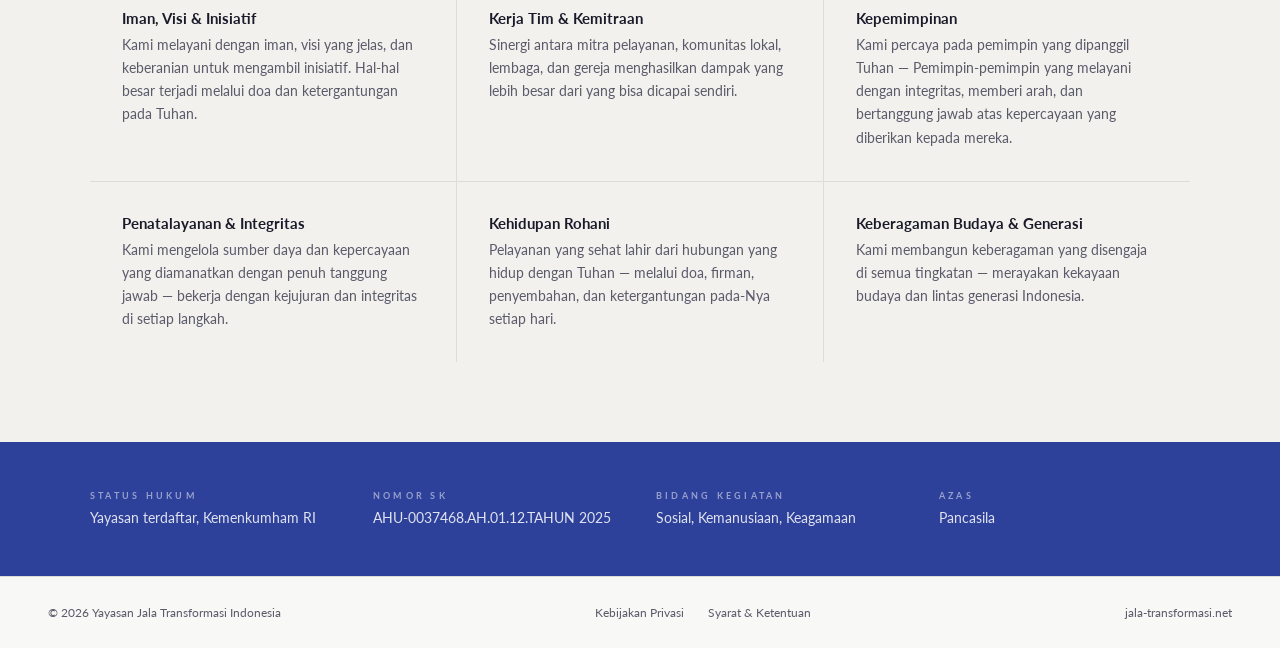
==== commit d694d5c6: "Restore Siapa Kami text section (without hands image)" ====
--- a/about.html
+++ b/about.html
@@ -113,6 +113,22 @@
     <p data-lang="en">Yayasan Jala Transformasi Indonesia (JATI) is a non-profit foundation that mentors and equips service partners across Indonesia.</p>
   </div>
 </div>
+
+<!-- WHO WE ARE -->
+<section class="section" style="background:var(--off)">
+  <div class="section-inner">
+    <p class="eyebrow" data-lang="id">Siapa Kami</p>
+    <p class="eyebrow" data-lang="en">Who We Are</p>
+    <h2 data-lang="id" style="margin-bottom:1.25rem">Organisasi yang <strong>berakar dalam</strong></h2>
+    <h2 data-lang="en" style="margin-bottom:1.25rem">An organisation with <strong>deep roots</strong></h2>
+    <div style="max-width:700px">
+      <p class="split-text" style="font-size:0.95rem; line-height:1.85; color:var(--gray); margin-bottom:1.1rem" data-lang="id">Yayasan Jala Transformasi Indonesia berdiri secara resmi pada Mei 2024. Gagasan pendiriannya lahir dari kerinduan para pendiri untuk menghadirkan wadah yang dapat memberkati bangsa Indonesia, khususnya dalam bidang sosial, kemanusiaan, dan keagamaan.</p>
+      <p class="split-text" style="font-size:0.95rem; line-height:1.85; color:var(--gray); margin-bottom:1.1rem" data-lang="en">Yayasan Jala Transformasi Indonesia was officially established in May 2024. The foundation grew from a shared desire among its founders to create an organisation that truly benefits the Indonesian people — especially in the social, humanitarian, and community development areas.</p>
+      <p class="split-text" style="font-size:0.95rem; line-height:1.85; color:var(--gray); margin-bottom:1.1rem" data-lang="id">Kami percaya bahwa perubahan yang nyata dimulai dari dalam — dari pemimpin lokal yang diperlengkapi dengan baik untuk melayani komunitas mereka sendiri. Nama "Jala" mencerminkan jaringan: sebuah jala yang merangkul dan mengangkat bersama.</p>
+      <p class="split-text" style="font-size:0.95rem; line-height:1.85; color:var(--gray); margin-bottom:1.1rem" data-lang="en">We believe real change starts from within — from local leaders well-equipped to serve their own communities. The name "Jala" means "net" — a network that embraces and lifts together.</p>
+    </div>
+  </div>
+</section>
 
 <!-- VALUES -->
 <section class="section values-bg">
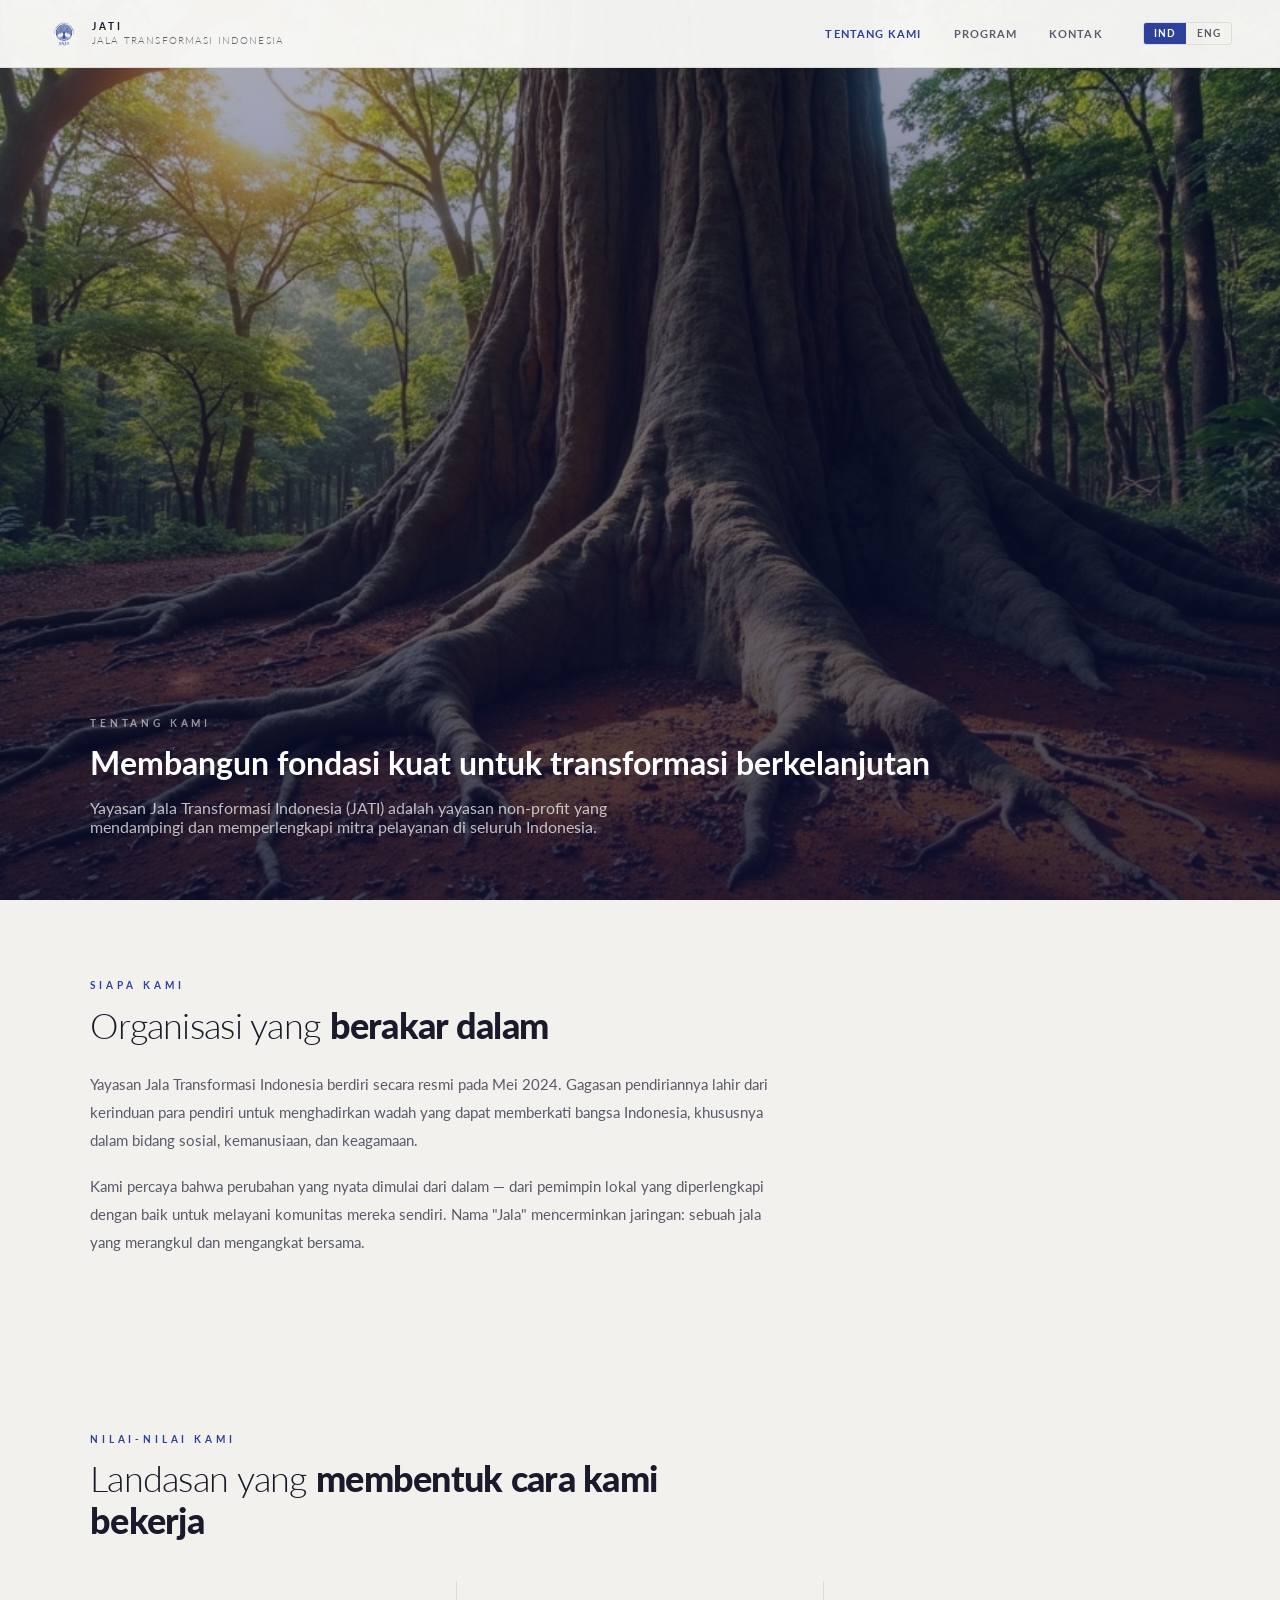
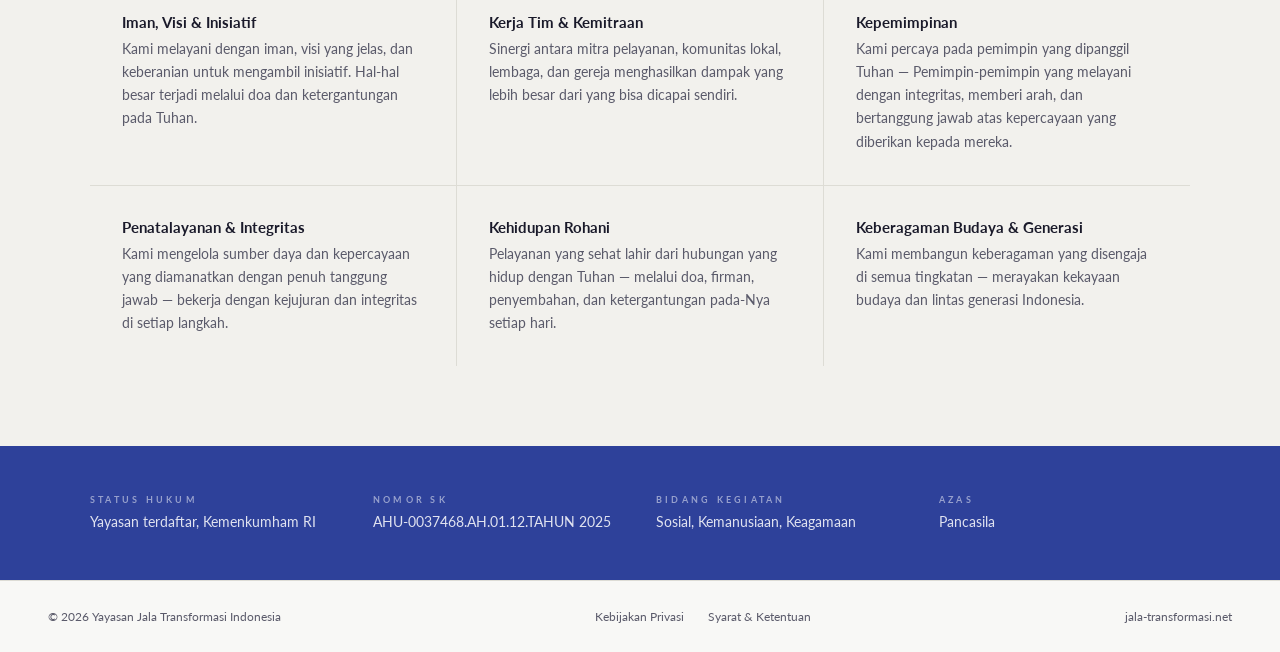
==== commit 63fcded0: "Fix Who We Are section: clean CSS structure, no split-text misuse" ====
--- a/about.html
+++ b/about.html
@@ -25,13 +25,9 @@
       color: var(--text); letter-spacing: -0.01em;
     }
 
-    /* ── IMAGE + TEXT ── */
-    .split {
-      display: grid; grid-template-columns: 1fr 1fr;
-      gap: 5rem; align-items: center; margin-top: 3rem;
-    }
-    .split img { width: 100%; aspect-ratio: 4/3; object-fit: cover; display: block; }
-    .split-text p {
+    /* ── WHO WE ARE TEXT ── */
+    .about-text { max-width: 700px; margin-top: 1.5rem; }
+    .about-text p {
       font-size: 0.95rem; line-height: 1.85; color: var(--gray); margin-bottom: 1.1rem;
     }
 
@@ -121,11 +117,11 @@
     <p class="eyebrow" data-lang="en">Who We Are</p>
     <h2 data-lang="id" style="margin-bottom:1.25rem">Organisasi yang <strong>berakar dalam</strong></h2>
     <h2 data-lang="en" style="margin-bottom:1.25rem">An organisation with <strong>deep roots</strong></h2>
-    <div style="max-width:700px">
-      <p class="split-text" style="font-size:0.95rem; line-height:1.85; color:var(--gray); margin-bottom:1.1rem" data-lang="id">Yayasan Jala Transformasi Indonesia berdiri secara resmi pada Mei 2024. Gagasan pendiriannya lahir dari kerinduan para pendiri untuk menghadirkan wadah yang dapat memberkati bangsa Indonesia, khususnya dalam bidang sosial, kemanusiaan, dan keagamaan.</p>
-      <p class="split-text" style="font-size:0.95rem; line-height:1.85; color:var(--gray); margin-bottom:1.1rem" data-lang="en">Yayasan Jala Transformasi Indonesia was officially established in May 2024. The foundation grew from a shared desire among its founders to create an organisation that truly benefits the Indonesian people — especially in the social, humanitarian, and community development areas.</p>
-      <p class="split-text" style="font-size:0.95rem; line-height:1.85; color:var(--gray); margin-bottom:1.1rem" data-lang="id">Kami percaya bahwa perubahan yang nyata dimulai dari dalam — dari pemimpin lokal yang diperlengkapi dengan baik untuk melayani komunitas mereka sendiri. Nama "Jala" mencerminkan jaringan: sebuah jala yang merangkul dan mengangkat bersama.</p>
-      <p class="split-text" style="font-size:0.95rem; line-height:1.85; color:var(--gray); margin-bottom:1.1rem" data-lang="en">We believe real change starts from within — from local leaders well-equipped to serve their own communities. The name "Jala" means "net" — a network that embraces and lifts together.</p>
+    <div class="about-text">
+      <p data-lang="id">Yayasan Jala Transformasi Indonesia berdiri secara resmi pada Mei 2024. Gagasan pendiriannya lahir dari kerinduan para pendiri untuk menghadirkan wadah yang dapat memberkati bangsa Indonesia, khususnya dalam bidang sosial, kemanusiaan, dan keagamaan.</p>
+      <p data-lang="en">Yayasan Jala Transformasi Indonesia was officially established in May 2024. The foundation grew from a shared desire among its founders to create an organisation that truly benefits the Indonesian people — especially in the social, humanitarian, and community development areas.</p>
+      <p data-lang="id">Kami percaya bahwa perubahan yang nyata dimulai dari dalam — dari pemimpin lokal yang diperlengkapi dengan baik untuk melayani komunitas mereka sendiri. Nama "Jala" mencerminkan jaringan: sebuah jala yang merangkul dan mengangkat bersama.</p>
+      <p data-lang="en">We believe real change starts from within — from local leaders well-equipped to serve their own communities. The name "Jala" means "net" — a network that embraces and lifts together.</p>
     </div>
   </div>
 </section>
